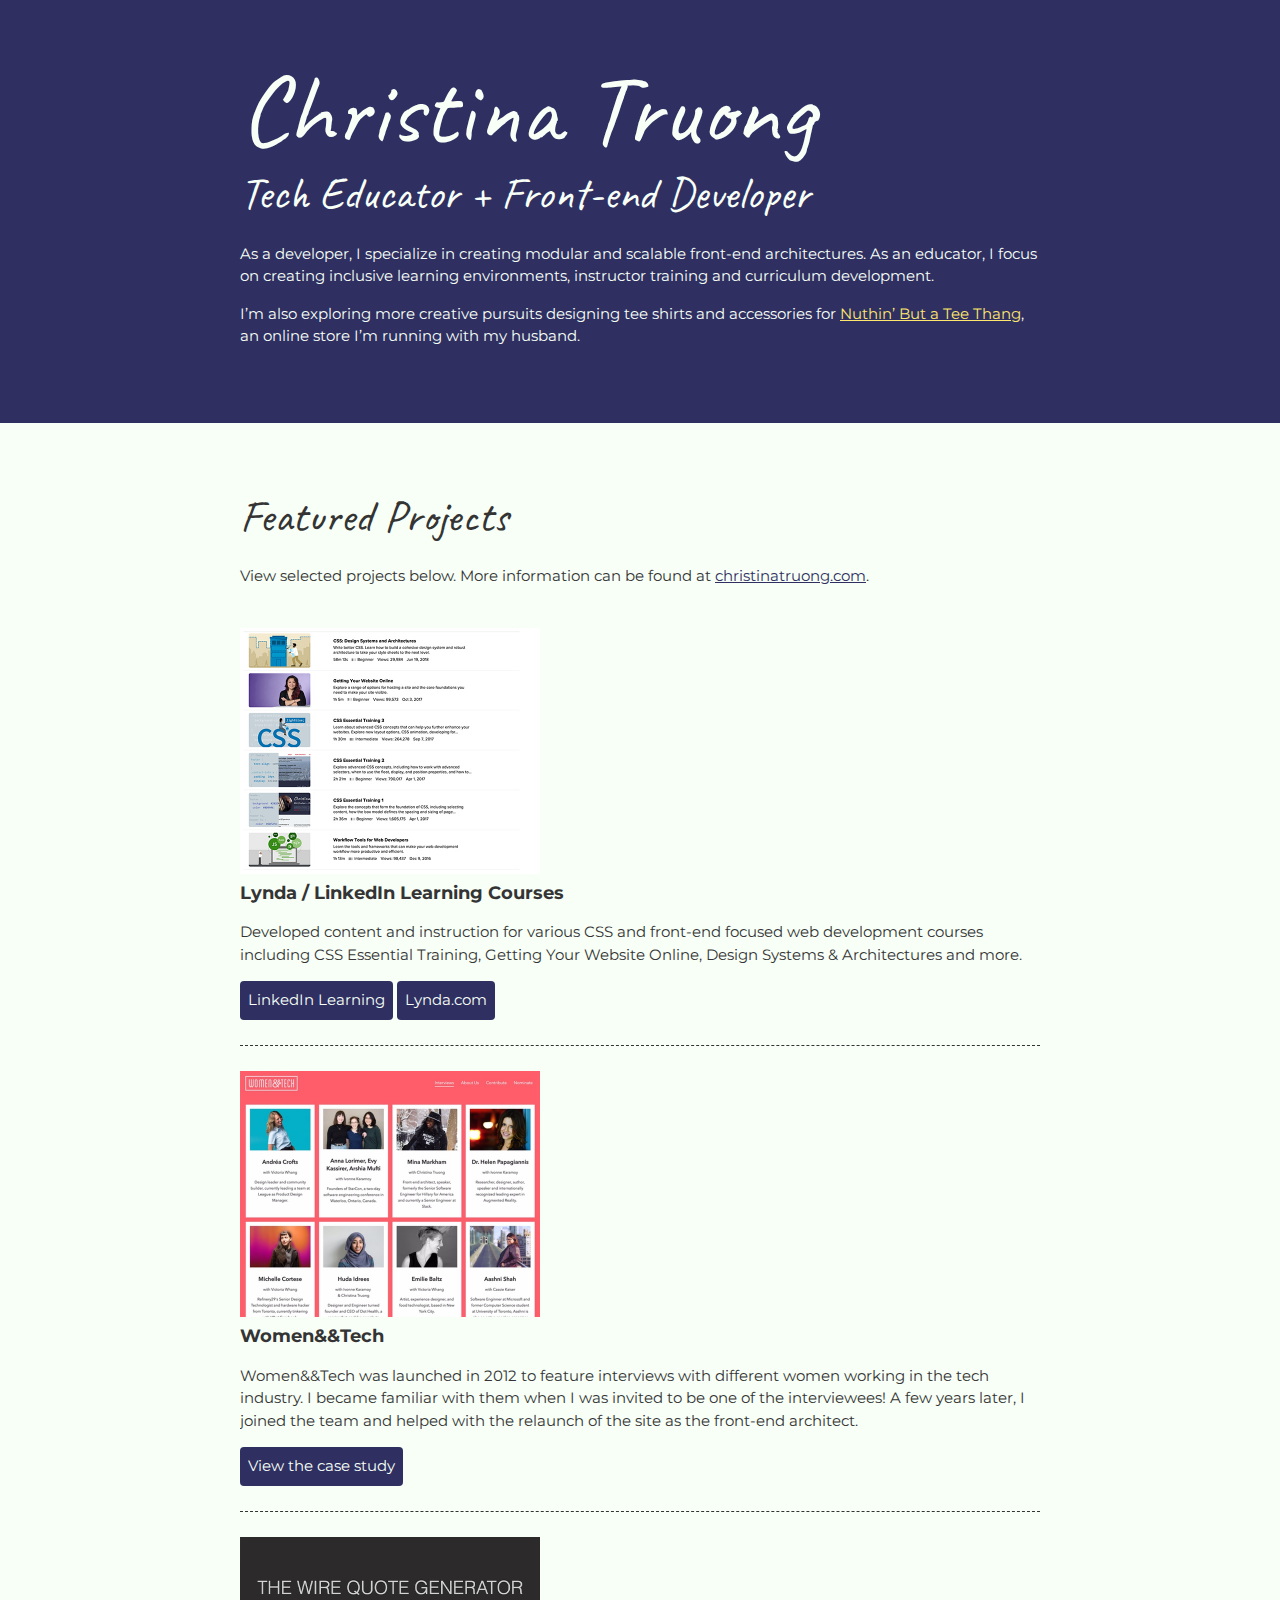
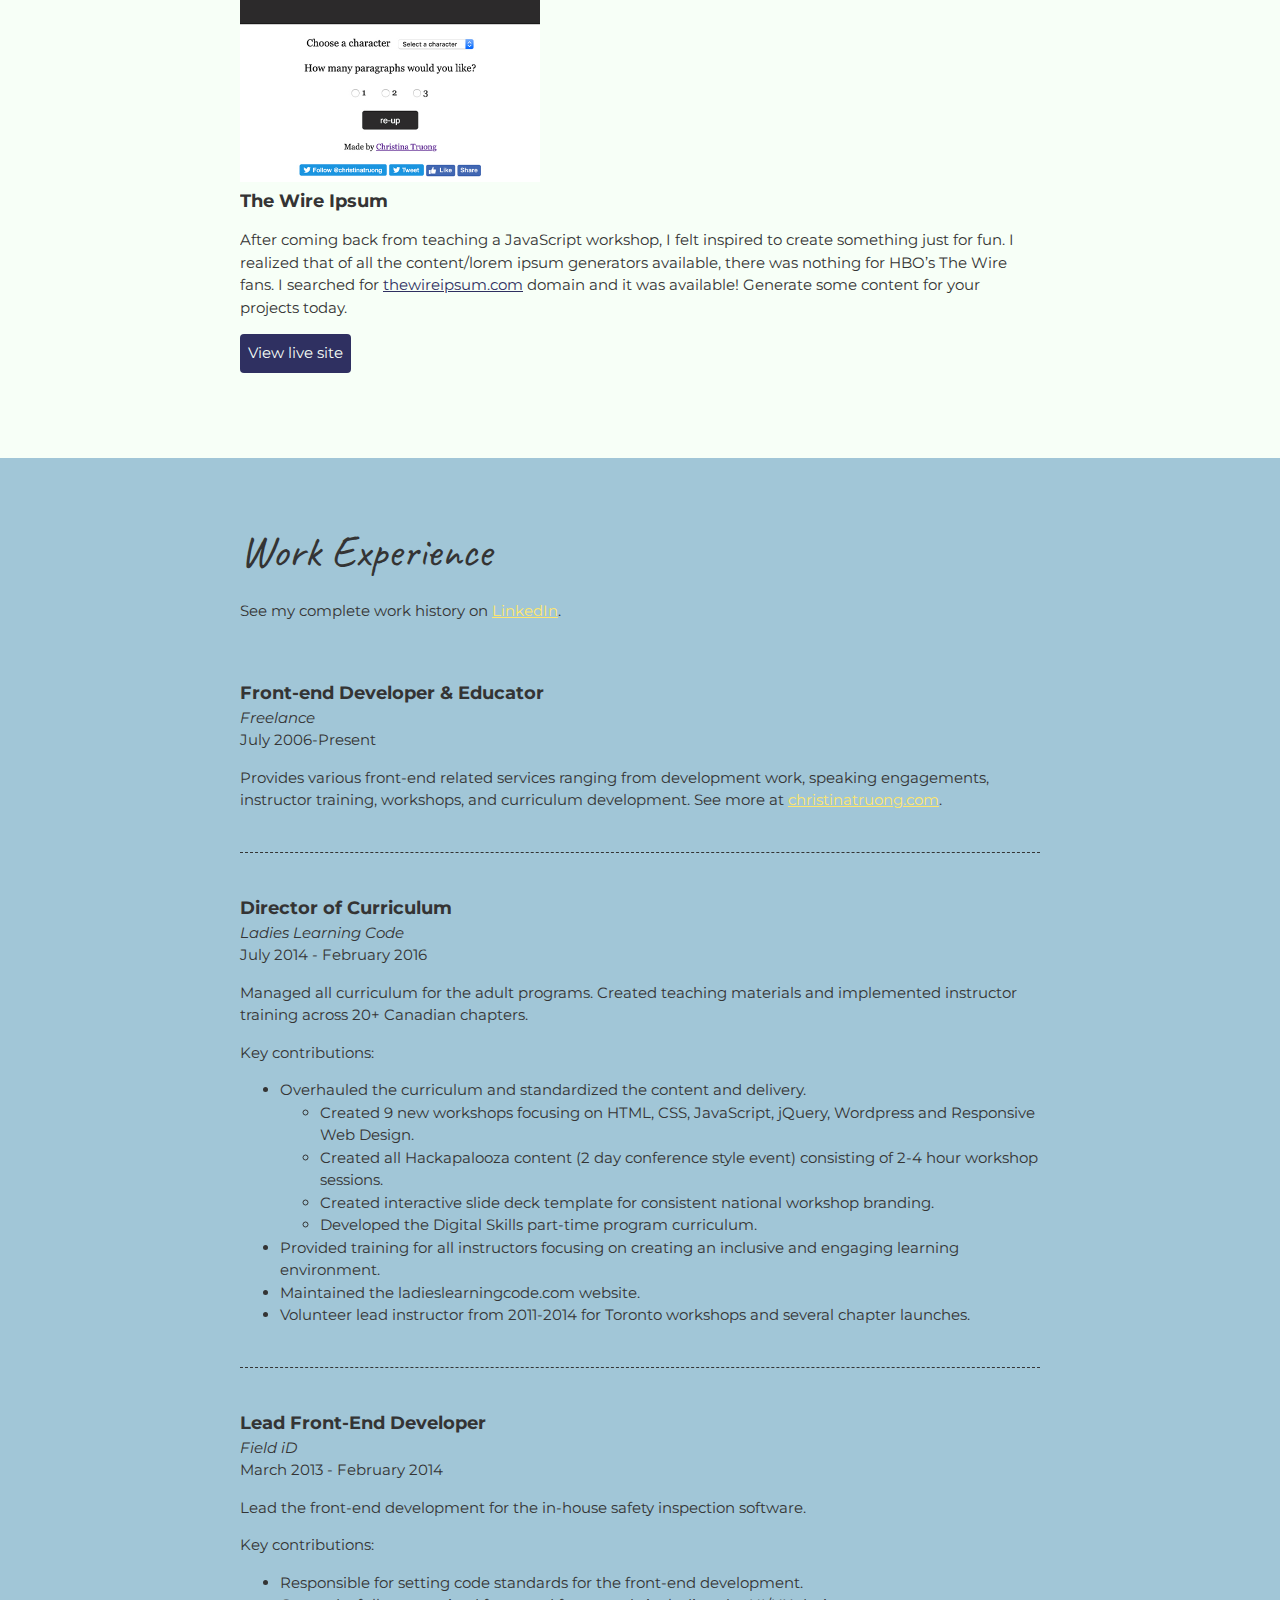
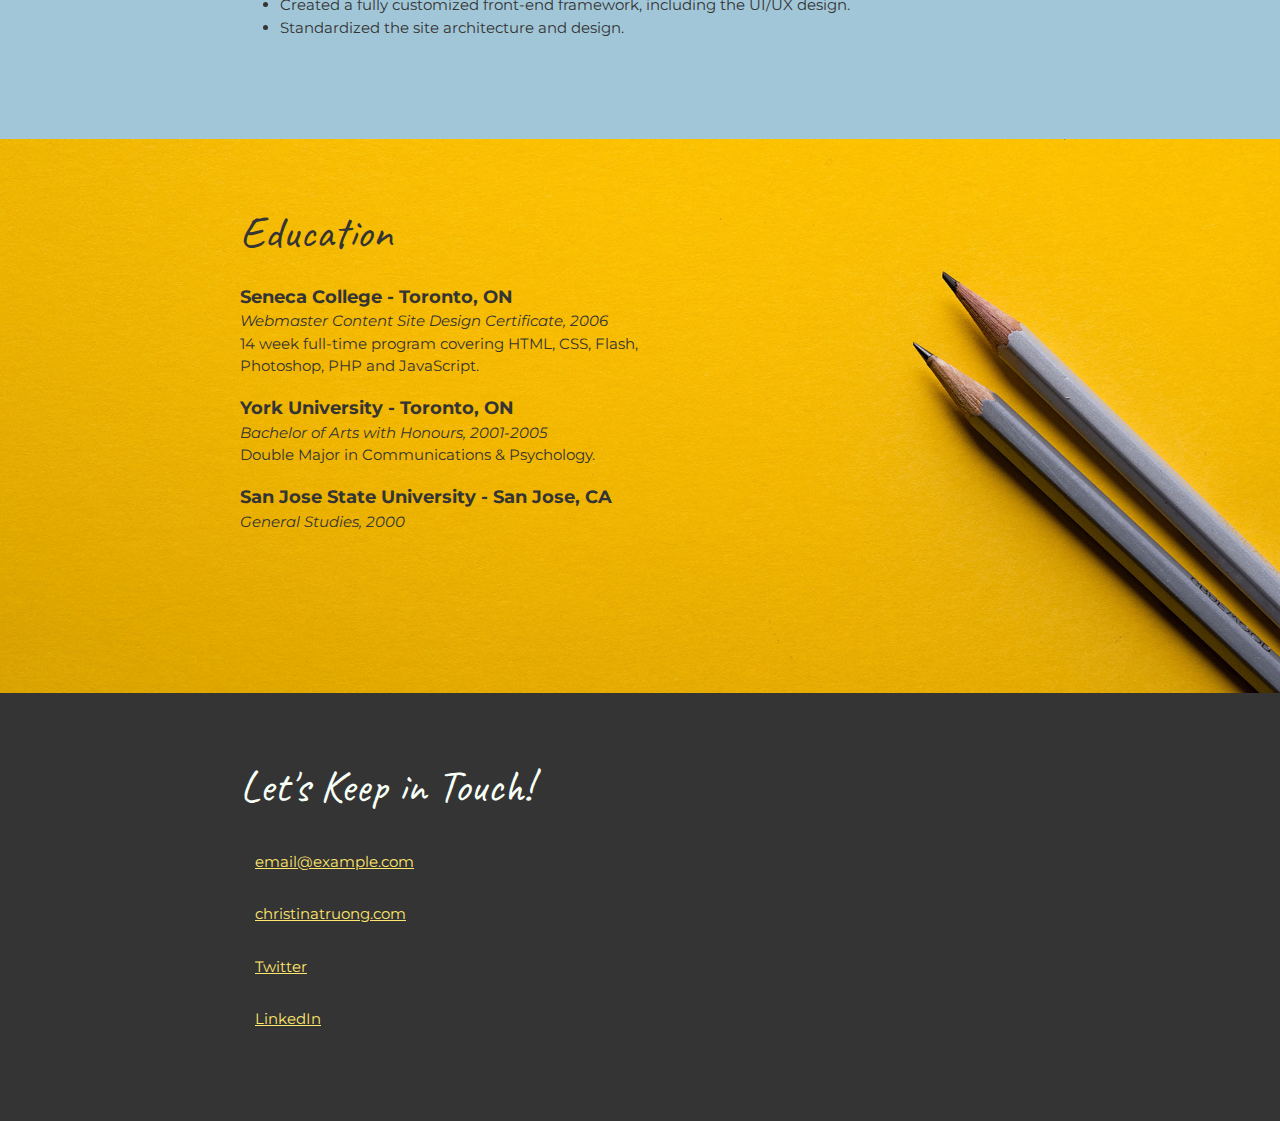
==== challlenge 2/index.html @ ef730af9 "FIrst commit" ====
<!DOCTYPE html>
<html lang="en">
  <head>
    <meta charset="UTF-8">
    <meta name="viewport" content="width=device-width, initial-scale=1.0">
    <title>Christina Truong, Tech Educator + Front-end Developer</title>
    <link href="https://fonts.googleapis.com/css?family=Caveat|Montserrat:400,600&display=swap" rel="stylesheet">
    <link rel="stylesheet" href="css/styles.css">
  </head>
  <body>
    <main>
      <!-- ***************  ABOUT / PROFILE  **************** -->
      <header>
        <div class="content-wrap">
          <h1>Christina Truong</h1>
          <h2>Tech Educator + Front-end Developer</h2>

          <p>As a developer, I specialize in creating modular and scalable front-end architectures. As an educator, I focus on creating inclusive learning environments, instructor training and curriculum development.</p>
          <p>I’m also exploring more creative pursuits designing tee shirts and accessories for <a href="http://teethang.com" target="_blank">Nuthin’ But a Tee Thang</a>, an online store I’m running with my husband.</p>
        </div>
      </header>

      <!-- ************ PROJECTS / PORTFOLIO  ************** -->
      <section class="projects">
        <div class="content-wrap divider">
          <h2>Featured Projects</h2>
          <p>View selected projects below. More information can be found at <a href="http://christinatruong.com">christinatruong.com</a>.</p>

          <!-- Project 1 -->
          <section class="project-item">
            <img src="images/project-courses.jpg" alt="Lynda & LinkedIn Learning course list">
            <h3>Lynda / LinkedIn Learning Courses</h3>
            <p>Developed content and instruction for various CSS and front-end focused web development courses including CSS Essential Training, Getting Your Website Online, Design Systems & Architectures and more.</p>
            <a class="btn" href="https://www.linkedin.com/learning/instructors/christina-truong?u=2125562" target="_blank">LinkedIn Learning</a>
            <a class="btn" href="https://www.lynda.com/Christina-Truong/7842227-1.html">Lynda.com</a>
          </section>

          <!-- Project 2 -->
          <section class="project-item">
            <img src="images/project-women-tech.jpg" alt="Women and Tech website">
            <h3>Women&&Tech</h3>
            <p>Women&&Tech was launched in 2012 to feature interviews with different women working in the tech industry. I became familiar with them when I was invited to be one of the interviewees! A few years later, I joined the team and helped with the relaunch of the site as the front-end architect.</p>
            <a class="btn" href="http://christinatruong.com/projects/women-and-tech-redesign.html" target="_blank">View the case study</a>
          </section>

          <!-- Project 3 -->
          <section class="project-item">
            <img src="images/project-wire-ipsum.jpg" alt="The Wire Ipsum website">
            <h3>The Wire Ipsum</h3>
            <p>After coming back from teaching a JavaScript workshop, I felt inspired to create something just for fun. I realized that of all the content/lorem ipsum generators available, there was nothing for HBO’s The Wire fans. I searched for <a href="http://thewireipsum.com" target="_blank">thewireipsum.com</a> domain and it was available! Generate some content for your projects today.</p>
            <a class="btn" href="http://thewireipsum.com" target="_blank">View live site</a>
          </section>
        </div>
      </section>

      <!-- ****************  WORK EXPERIENCE  ******************** -->
      <section class="work-experience">
        <div class="content-wrap item-details divider">
          <h2>Work Experience</h2>
          <p>See my complete work history on <a href="https://www.linkedin.com/in/christinatruong/">LinkedIn</a>.</p>

          <!-- Job 1 -->
          <section class="job-item">
            <div class="job-details">
              <h3>Front-end Developer & Educator</h3>
              <p>Freelance</p>
              <p>July 2006-Present</p>
            </div>
            <div class="job-summary">
              <p>Provides various front-end related services ranging from development work, speaking engagements, instructor training, workshops, and curriculum development. See more at  <a href="http://christinatruong.com">christinatruong.com</a>.</p>
            </div>
          </section>

          <!-- Job 2 -->
          <section class="job-item">
            <div class="job-details">
              <h3>Director of Curriculum</h3>
              <p>Ladies Learning Code</p>
              <p>July 2014 - February 2016</p>
            </div>
            <div class="job-summary">
              <p>Managed all curriculum for the adult programs. Created teaching materials and implemented instructor training across 20+ Canadian chapters.</p>
              <p>Key contributions:</p>
              <ul>
                <li>Overhauled the curriculum and standardized the content and delivery.
                  <ul>
                    <li>Created 9 new workshops focusing on HTML, CSS, JavaScript, jQuery, Wordpress and Responsive Web Design.</li>
                    <li>Created all Hackapalooza content (2 day conference style event) consisting of 2-4 hour workshop sessions.</li>
                    <li>Created interactive slide deck template for consistent national workshop branding.</li>
                    <li>Developed the Digital Skills part-time program curriculum.</li>
                  </ul>
                </li>
                <li>Provided training for all instructors focusing on creating an inclusive and engaging learning environment.</li>
                <li>Maintained the ladieslearningcode.com website.</li>
                <li>Volunteer lead instructor from 2011-2014 for Toronto workshops and several chapter launches.</li>
              </ul>
            </div>
          </section>

          <!-- Job 3 -->
          <section class="job-item">
            <div class="job-details">
              <h3>Lead Front-End Developer</h3>
              <p>Field iD</p>
              <p>March 2013 - February 2014</p>
            </div>
            <div class="job-summary">
              <p>Lead the front-end development for the in-house safety inspection software.</p>
              <p>Key contributions:</p>
              <ul>
                <li>Responsible for setting code standards for the front-end development.</li>
                <li>Created a fully customized front-end framework, including the UI/UX design.</li>
                <li>Standardized the site architecture and design.</li>
              </ul>
            </div>
          </section>
        </div>
      </section>

      <!-- *************  EDUCATION & CERTIFICATIONS *********** -->
      <section class="education">
        <div class="content-wrap item-details">
          <h2>Education</h2>

          <section>
            <h3>Seneca College - Toronto, ON</h3>
            <p>Webmaster Content Site Design Certificate, 2006</p>
            <p>14 week full-time program covering HTML, CSS, Flash, Photoshop, PHP and JavaScript.</p>
          </section>

          <section>
            <h3>York University - Toronto, ON</h3>
            <p>Bachelor of Arts with Honours, 2001-2005</p>
            <p>Double Major in Communications & Psychology.</p>
          </section>

          <section>
            <h3>San Jose State University - San Jose, CA</h3>
            <p>General Studies, 2000</p>
          </section>
        </div>
      </section>

      <!-- ************  CONTACT INFO / SOCIAL MEDIA  ************ -->
      <footer>
        <div class="content-wrap">
          <h2>Let's Keep in Touch!</h2>

          <!-- Social media and contact links. Add or remove any networks. -->
          <ul class="contact-list">
            <li><a href="mailto:email@example.com">email@example.com</a></li>
            <li><a href="http://christinatruong.com" target="_blank">christinatruong.com</a></li>
            <li><a href="http://twitter.com/christinatruong" target="_blank">Twitter</a></li>
            <li><a href="#" target="_blank">LinkedIn</a></li>
          </ul>
        </div>
      </footer>
    </main>
  </body>
</html>
---- challlenge 2/css/styles.css ----
/*
COLOR PALETTE
https://coolors.co/f7fff7-343434-2f3061-ffe66d-a1c6d7
#F7FFF7 - almost white
#343434 - dark gray - almost black
#2F3061 - blue dark
#FFE66D - yellow
#A1C6D7 - blue light
*/


/* Global styles
------------------------------------*/
html {
  box-sizing: border-box;
}
*, *:before, *:after {
  box-sizing: inherit;
}

body {
  color: #343434;
  margin: 0;
  padding: 0;
  font-family: 'Montserrat', sans-serif;
  font-size: 15px;
  line-height: 1.5;
}
img {
  width: 300px;
}
a {
  color: #FFE66D;
}
a:hover {
  text-decoration: none;
}
h1 {
  font-size: 100px;
  line-height: 1;
}
h2 {
  font-size: 45px;
}
h1, h2 {
  font-family: 'Caveat', cursive;
  font-weight: 400;
  margin: 0;
}
.content-wrap {
  max-width: 800px;
  width: 85%;
  margin: 0 auto;
  padding: 60px 0;
}
h3 {
  margin-bottom: 0;
}
.item-details h3 + p {
  font-style: italic;
}
.item-details h3 ~ p {
  margin: 0;
}
.divider > section {
  border-bottom: 1px dashed #343434;
  padding: 25px 0;
}
.divider > section:last-of-type {
  border-bottom: none;
}


/* Profile
------------------------------------*/
header {
  background: #2F3061;
  color: #F7FFF7;
}


/* Projects
------------------------------------*/
.projects {
  background: #F7FFF7;
}
.projects a {
  color: #2F3061;
}
.projects .btn {
  color: #F7FFF7;
  background: #2F3061;
  text-decoration: none;
  padding: 8px;
  border-radius: 4px;
  display: inline-block;
}
.projects .btn:hover {
  background: rgba(47, 48, 97, 80%);
}
.project-item {
  overflow: hidden;
}
.project-item h3 {
  margin-top: 0;
}


/* Work Experience
------------------------------------*/
.work-experience {
  background: #A1C6D7;
}



/* Education
------------------------------------*/
.education {
  background-image: url(../images/joanna-kosinska-unsplash.jpg);
  background-size: cover;
  background-position: top right;
  padding-bottom: 100px;
}
.education p {
  width: 60%;
}


/* Contact Info
------------------------------------*/
footer {
  background: #343434;
  color: #F7FFF7;
}
.contact-list {
  list-style-type: none;
  padding: 0;
}
.contact-list a {
  padding: 15px;
  display: inline-block;
}
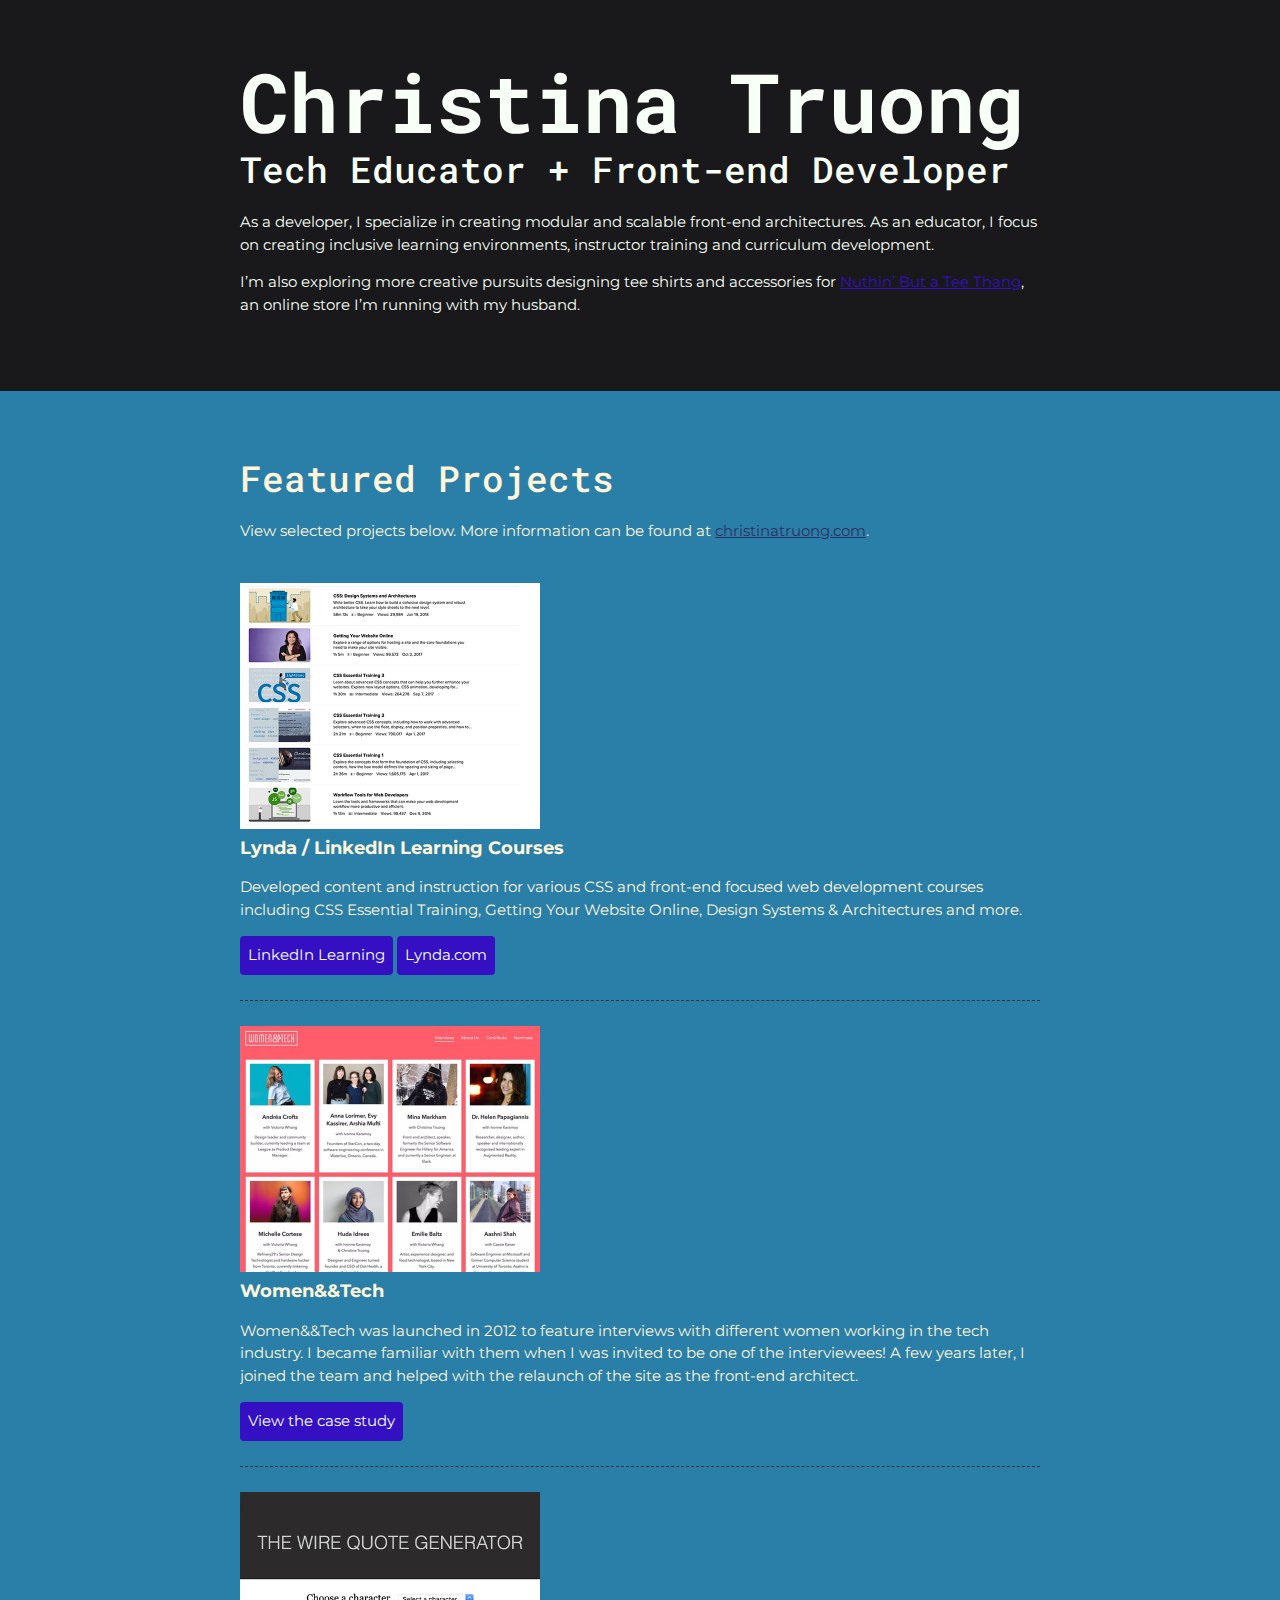
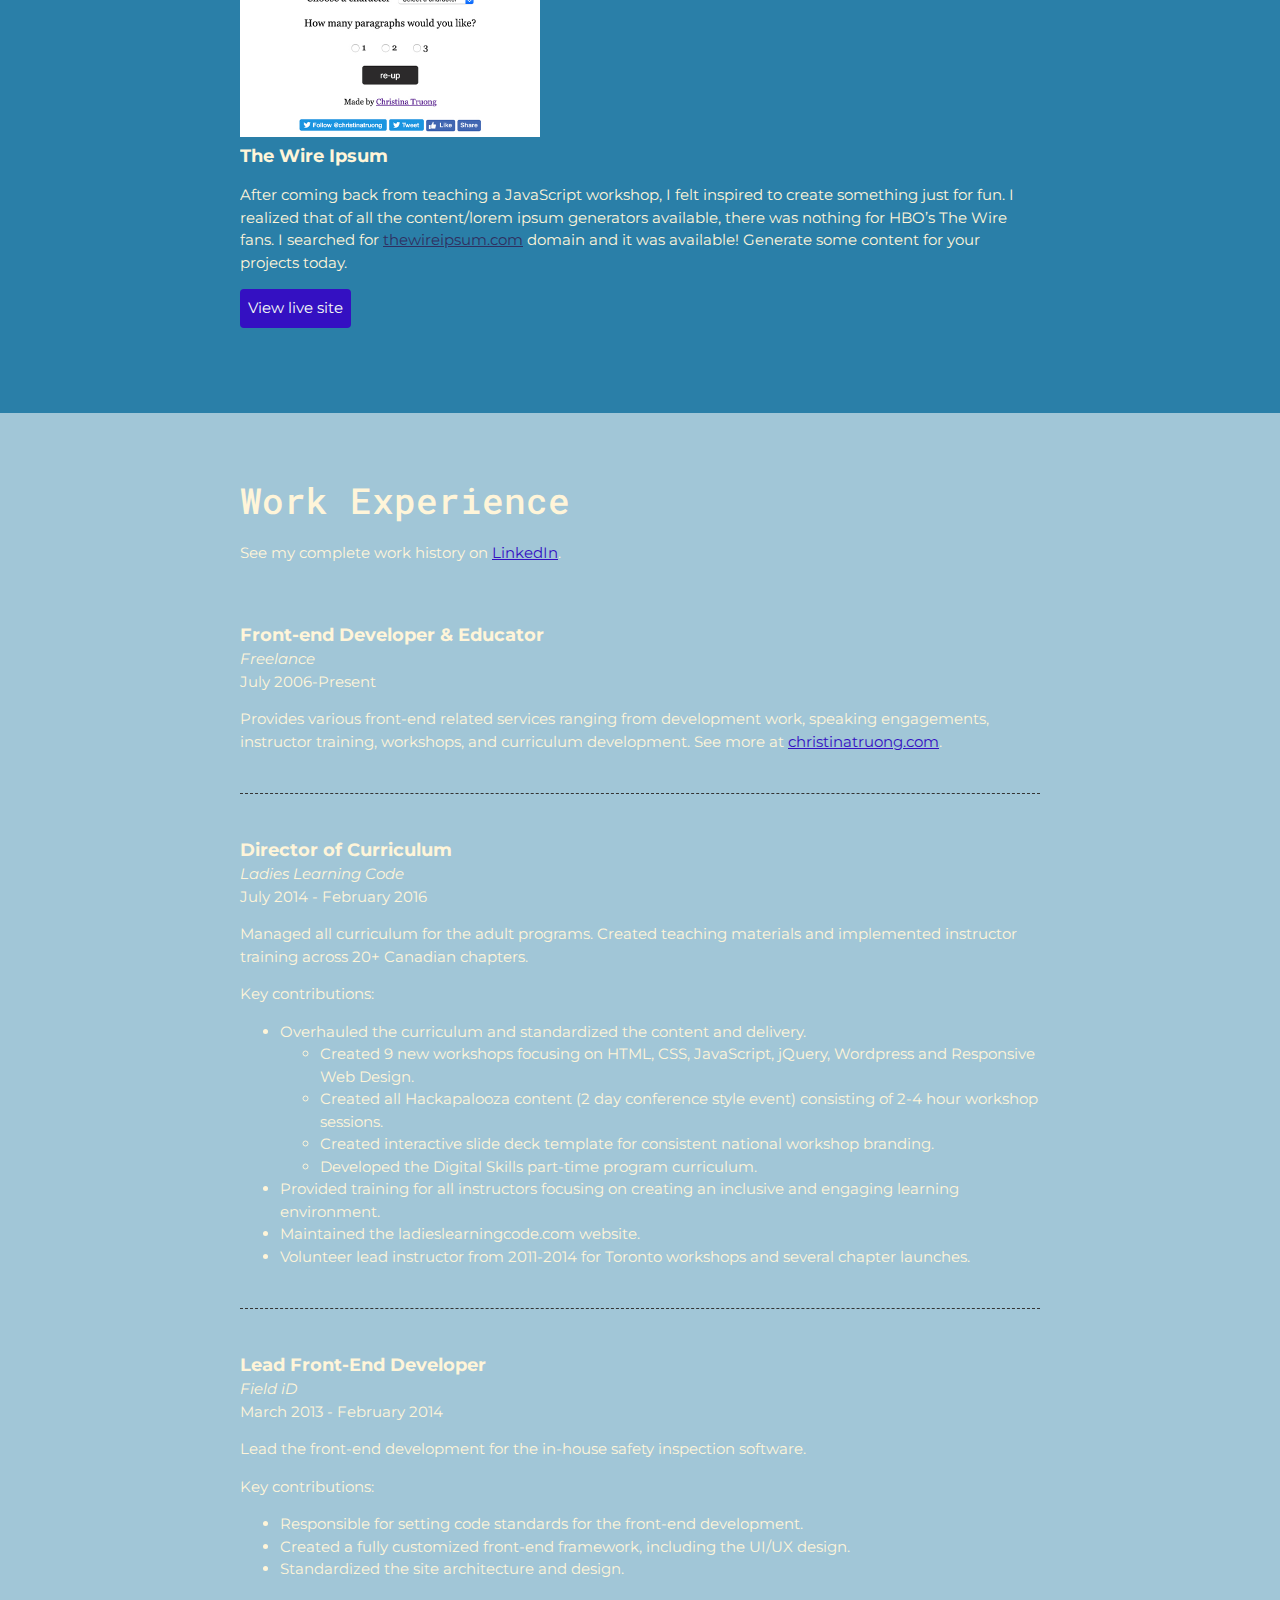
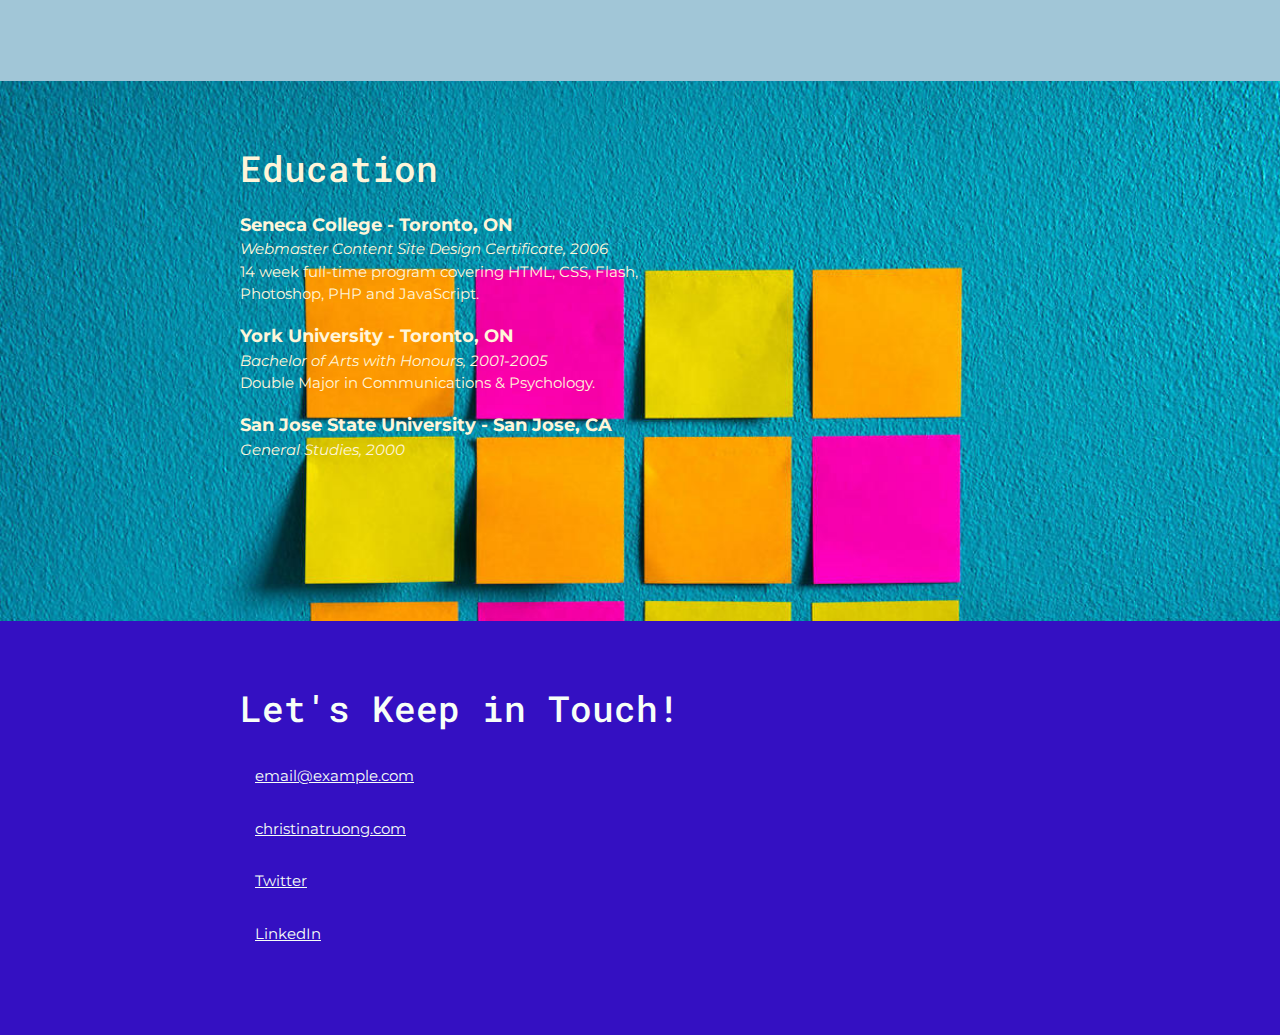
==== commit e04d360f: "step 1" ====
--- a/challlenge 2/index.html
+++ b/challlenge 2/index.html
@@ -5,6 +5,7 @@
     <meta name="viewport" content="width=device-width, initial-scale=1.0">
     <title>Christina Truong, Tech Educator + Front-end Developer</title>
     <link href="https://fonts.googleapis.com/css?family=Caveat|Montserrat:400,600&display=swap" rel="stylesheet">
+    <link href="https://fonts.googleapis.com/css?family=Abril+Fatface|Roboto+Mono:500,700&display=swap" rel="stylesheet">
     <link rel="stylesheet" href="css/styles.css">
   </head>
   <body>
--- a/challlenge 2/css/styles.css
+++ b/challlenge 2/css/styles.css
@@ -19,7 +19,7 @@
 }
 
 body {
-  color: #343434;
+  color: #fff5d9;
   margin: 0;
   padding: 0;
   font-family: 'Montserrat', sans-serif;
@@ -30,21 +30,22 @@
   width: 300px;
 }
 a {
-  color: #FFE66D;
+  color: #3410c2;
 }
 a:hover {
   text-decoration: none;
 }
 h1 {
-  font-size: 100px;
+  font-size: 82px;
+  font-weight: 700;
   line-height: 1;
 }
 h2 {
-  font-size: 45px;
+  font-size: 36px;
+  font-weight: 500;
 }
 h1, h2 {
-  font-family: 'Caveat', cursive;
-  font-weight: 400;
+  font-family: 'Roboto Mono', monospace;
   margin: 0;
 }
 .content-wrap {
@@ -74,7 +75,7 @@
 /* Profile
 ------------------------------------*/
 header {
-  background: #2F3061;
+  background: #19181A;
   color: #F7FFF7;
 }
 
@@ -82,14 +83,14 @@
 /* Projects
 ------------------------------------*/
 .projects {
-  background: #F7FFF7;
+  background: #2a7fa8;
 }
 .projects a {
   color: #2F3061;
 }
 .projects .btn {
   color: #F7FFF7;
-  background: #2F3061;
+  background: #3410c2;
   text-decoration: none;
   padding: 8px;
   border-radius: 4px;
@@ -117,7 +118,7 @@
 /* Education
 ------------------------------------*/
 .education {
-  background-image: url(../images/joanna-kosinska-unsplash.jpg);
+  background-image: url(../images/warm.jpg);
   background-size: cover;
   background-position: top right;
   padding-bottom: 100px;
@@ -130,8 +131,8 @@
 /* Contact Info
 ------------------------------------*/
 footer {
-  background: #343434;
-  color: #F7FFF7;
+  background: #3410c2;
+  color: #F7FFF7 !important;
 }
 .contact-list {
   list-style-type: none;
@@ -139,5 +140,6 @@
 }
 .contact-list a {
   padding: 15px;
+  color: #F7FFF7 !important;
   display: inline-block;
 }
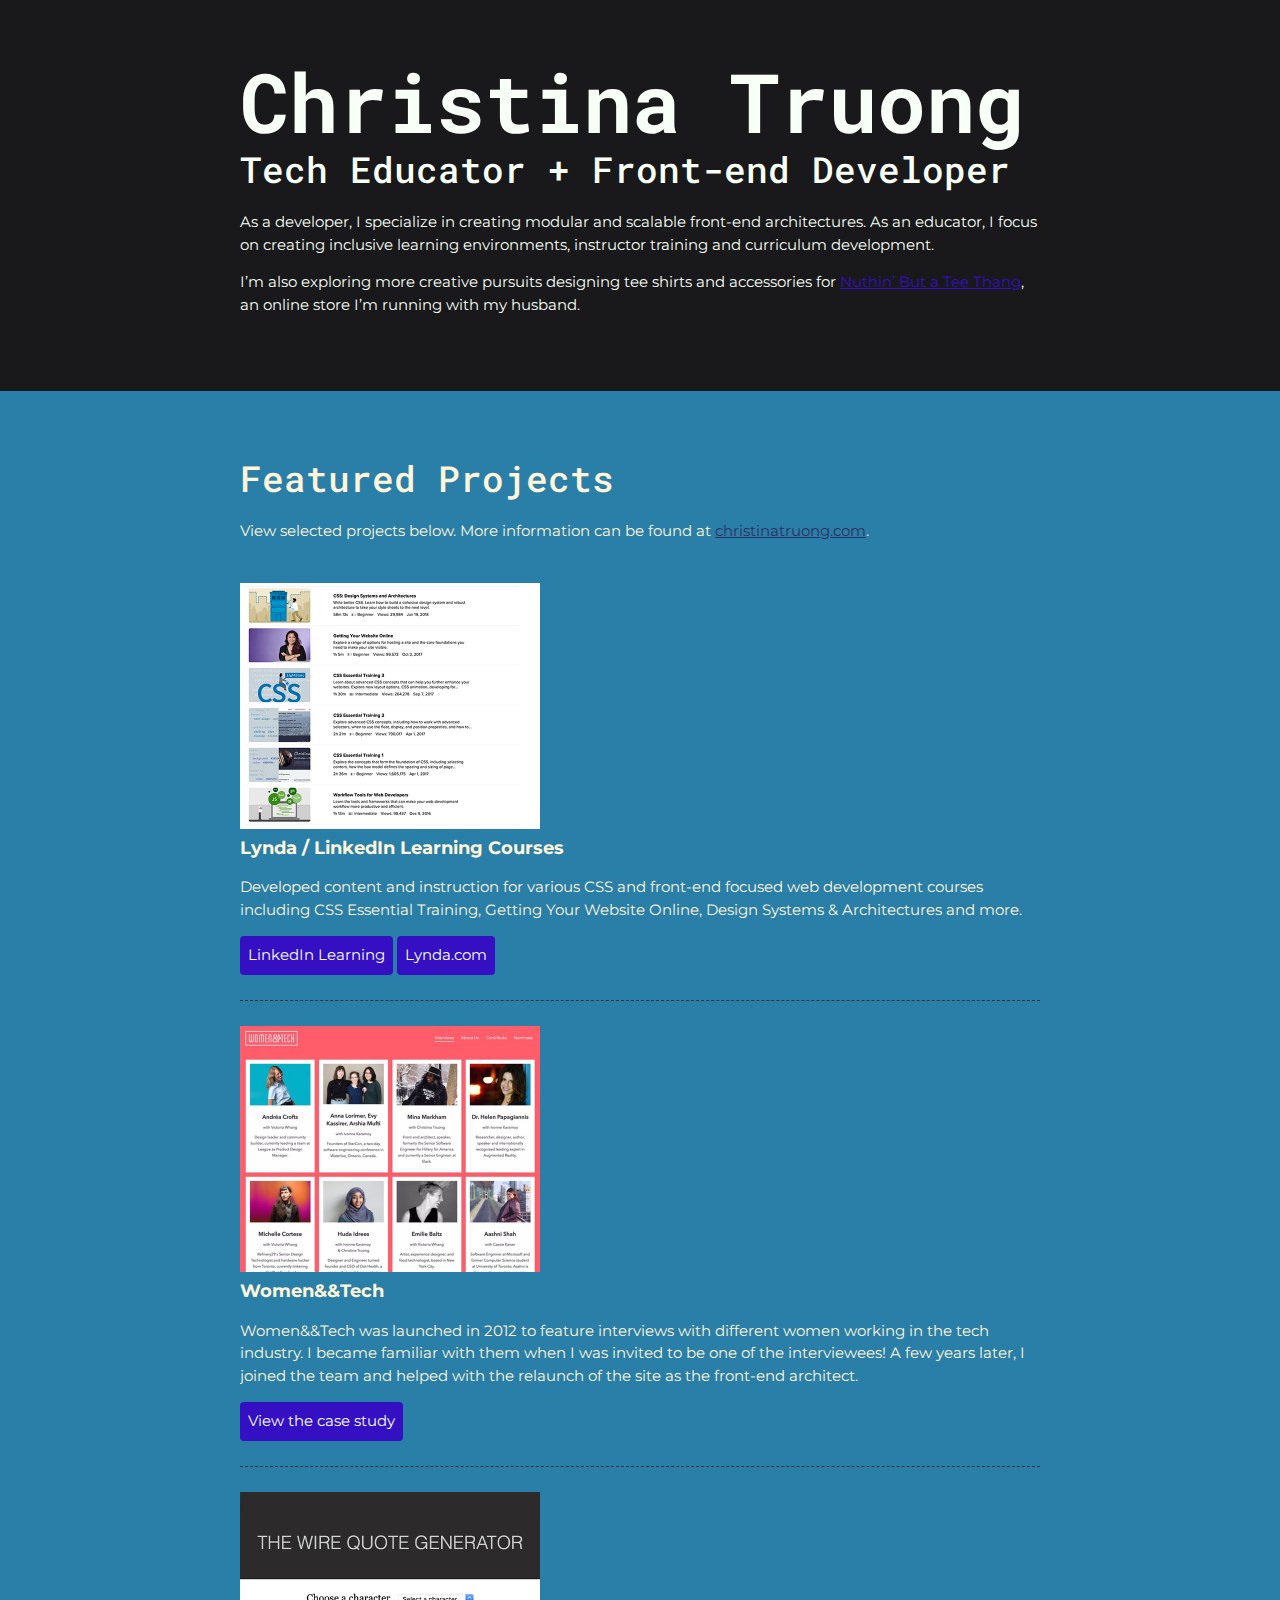
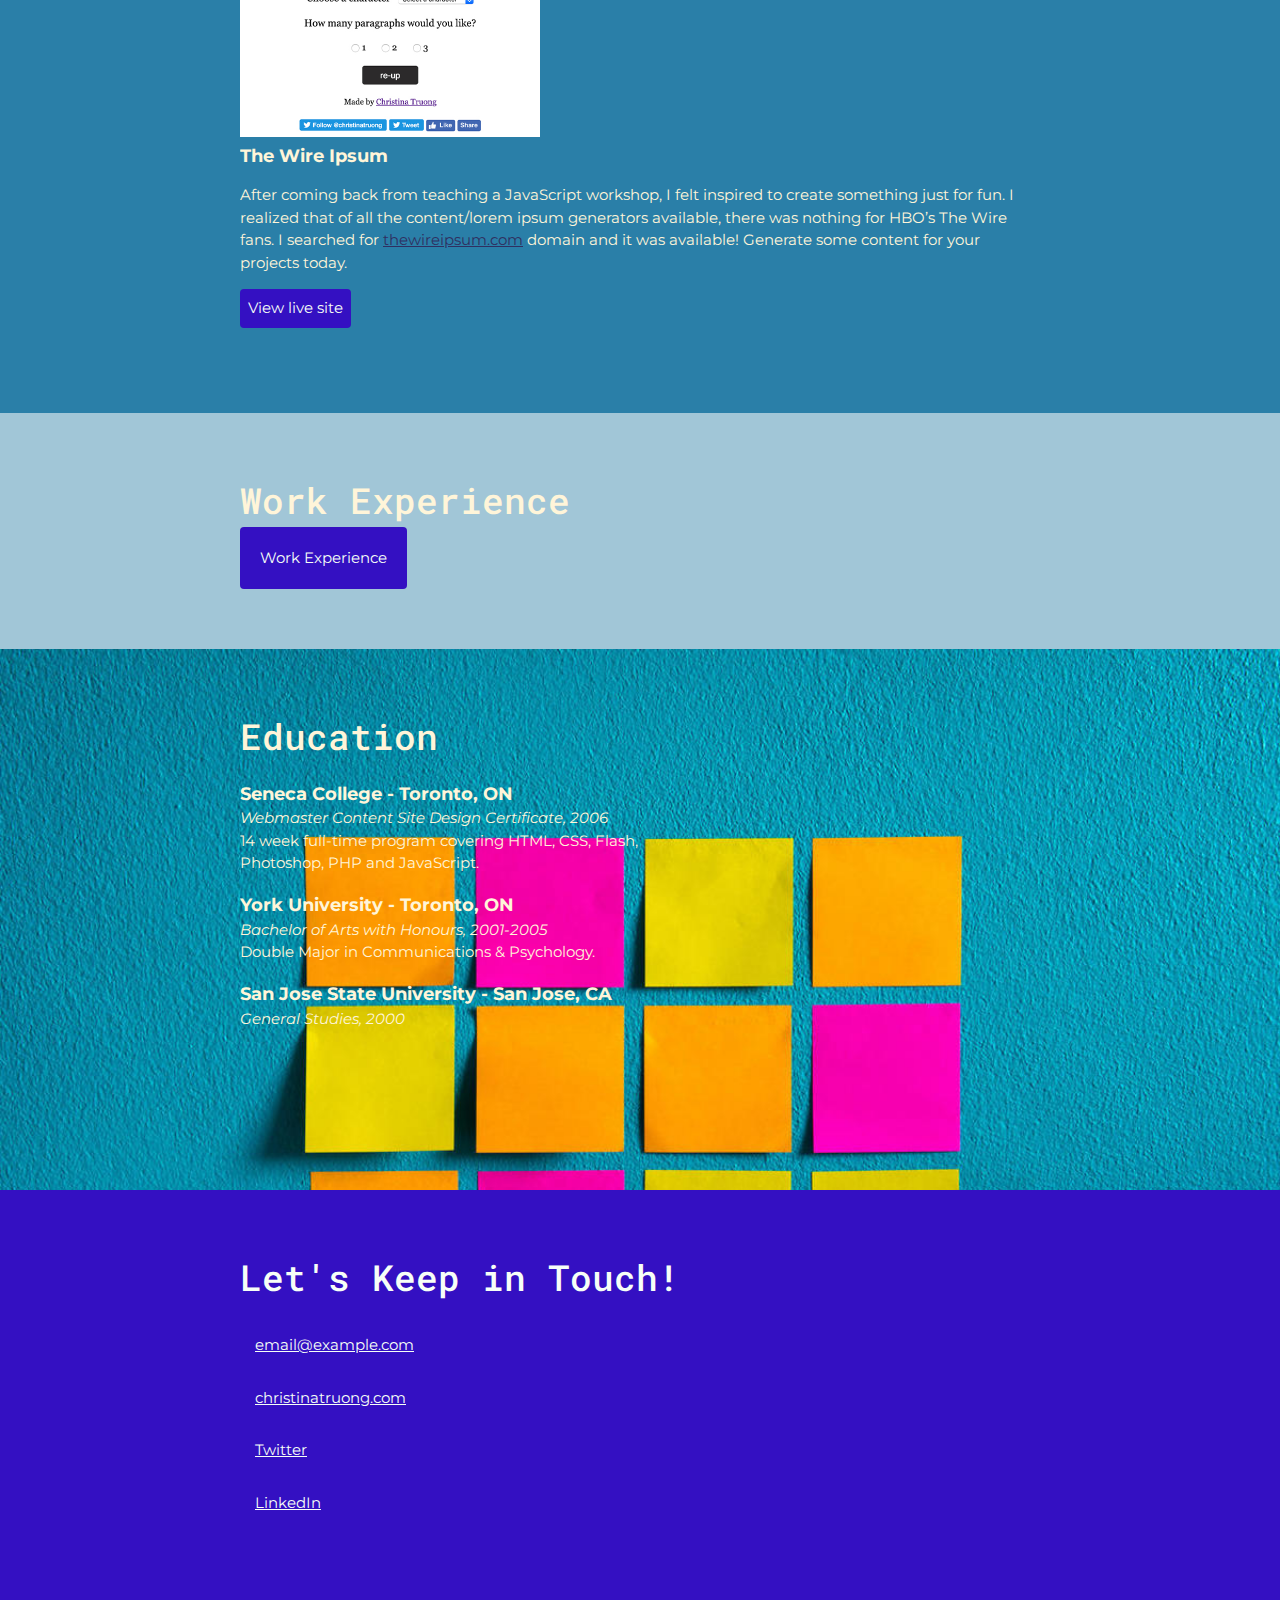
==== commit 017d0709: "part 2" ====
--- a/challlenge 2/index.html
+++ b/challlenge 2/index.html
@@ -58,63 +58,7 @@
       <section class="work-experience">
         <div class="content-wrap item-details divider">
           <h2>Work Experience</h2>
-          <p>See my complete work history on <a href="https://www.linkedin.com/in/christinatruong/">LinkedIn</a>.</p>
-
-          <!-- Job 1 -->
-          <section class="job-item">
-            <div class="job-details">
-              <h3>Front-end Developer & Educator</h3>
-              <p>Freelance</p>
-              <p>July 2006-Present</p>
-            </div>
-            <div class="job-summary">
-              <p>Provides various front-end related services ranging from development work, speaking engagements, instructor training, workshops, and curriculum development. See more at  <a href="http://christinatruong.com">christinatruong.com</a>.</p>
-            </div>
-          </section>
-
-          <!-- Job 2 -->
-          <section class="job-item">
-            <div class="job-details">
-              <h3>Director of Curriculum</h3>
-              <p>Ladies Learning Code</p>
-              <p>July 2014 - February 2016</p>
-            </div>
-            <div class="job-summary">
-              <p>Managed all curriculum for the adult programs. Created teaching materials and implemented instructor training across 20+ Canadian chapters.</p>
-              <p>Key contributions:</p>
-              <ul>
-                <li>Overhauled the curriculum and standardized the content and delivery.
-                  <ul>
-                    <li>Created 9 new workshops focusing on HTML, CSS, JavaScript, jQuery, Wordpress and Responsive Web Design.</li>
-                    <li>Created all Hackapalooza content (2 day conference style event) consisting of 2-4 hour workshop sessions.</li>
-                    <li>Created interactive slide deck template for consistent national workshop branding.</li>
-                    <li>Developed the Digital Skills part-time program curriculum.</li>
-                  </ul>
-                </li>
-                <li>Provided training for all instructors focusing on creating an inclusive and engaging learning environment.</li>
-                <li>Maintained the ladieslearningcode.com website.</li>
-                <li>Volunteer lead instructor from 2011-2014 for Toronto workshops and several chapter launches.</li>
-              </ul>
-            </div>
-          </section>
-
-          <!-- Job 3 -->
-          <section class="job-item">
-            <div class="job-details">
-              <h3>Lead Front-End Developer</h3>
-              <p>Field iD</p>
-              <p>March 2013 - February 2014</p>
-            </div>
-            <div class="job-summary">
-              <p>Lead the front-end development for the in-house safety inspection software.</p>
-              <p>Key contributions:</p>
-              <ul>
-                <li>Responsible for setting code standards for the front-end development.</li>
-                <li>Created a fully customized front-end framework, including the UI/UX design.</li>
-                <li>Standardized the site architecture and design.</li>
-              </ul>
-            </div>
-          </section>
+          <a class="btn-special" href="workexp.html">Work Experience</a>    
         </div>
       </section>
 
--- a/challlenge 2/css/styles.css
+++ b/challlenge 2/css/styles.css
@@ -88,13 +88,16 @@
 .projects a {
   color: #2F3061;
 }
-.projects .btn {
+.projects .btn,.btn-special{
   color: #F7FFF7;
   background: #3410c2;
   text-decoration: none;
   padding: 8px;
   border-radius: 4px;
   display: inline-block;
+}
+.btn-special{
+  padding: 20px;
 }
 .projects .btn:hover {
   background: rgba(47, 48, 97, 80%);
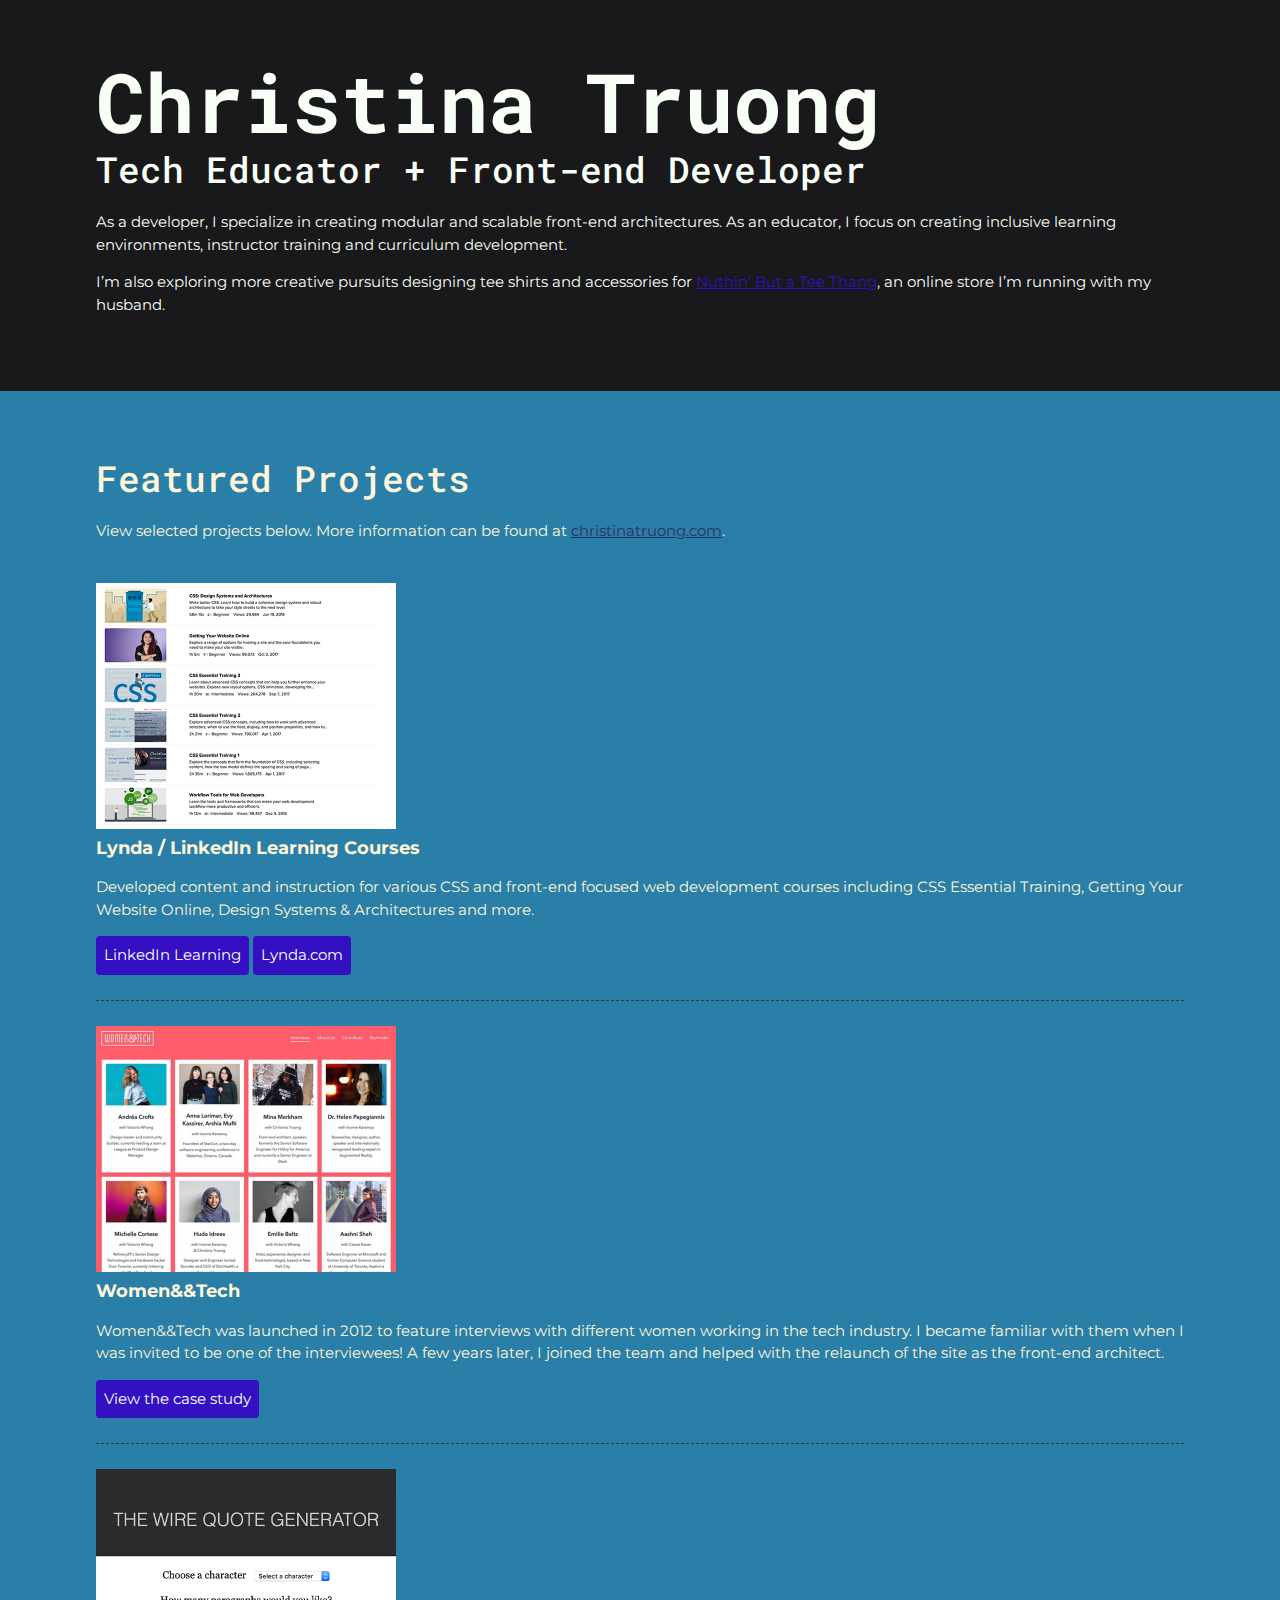
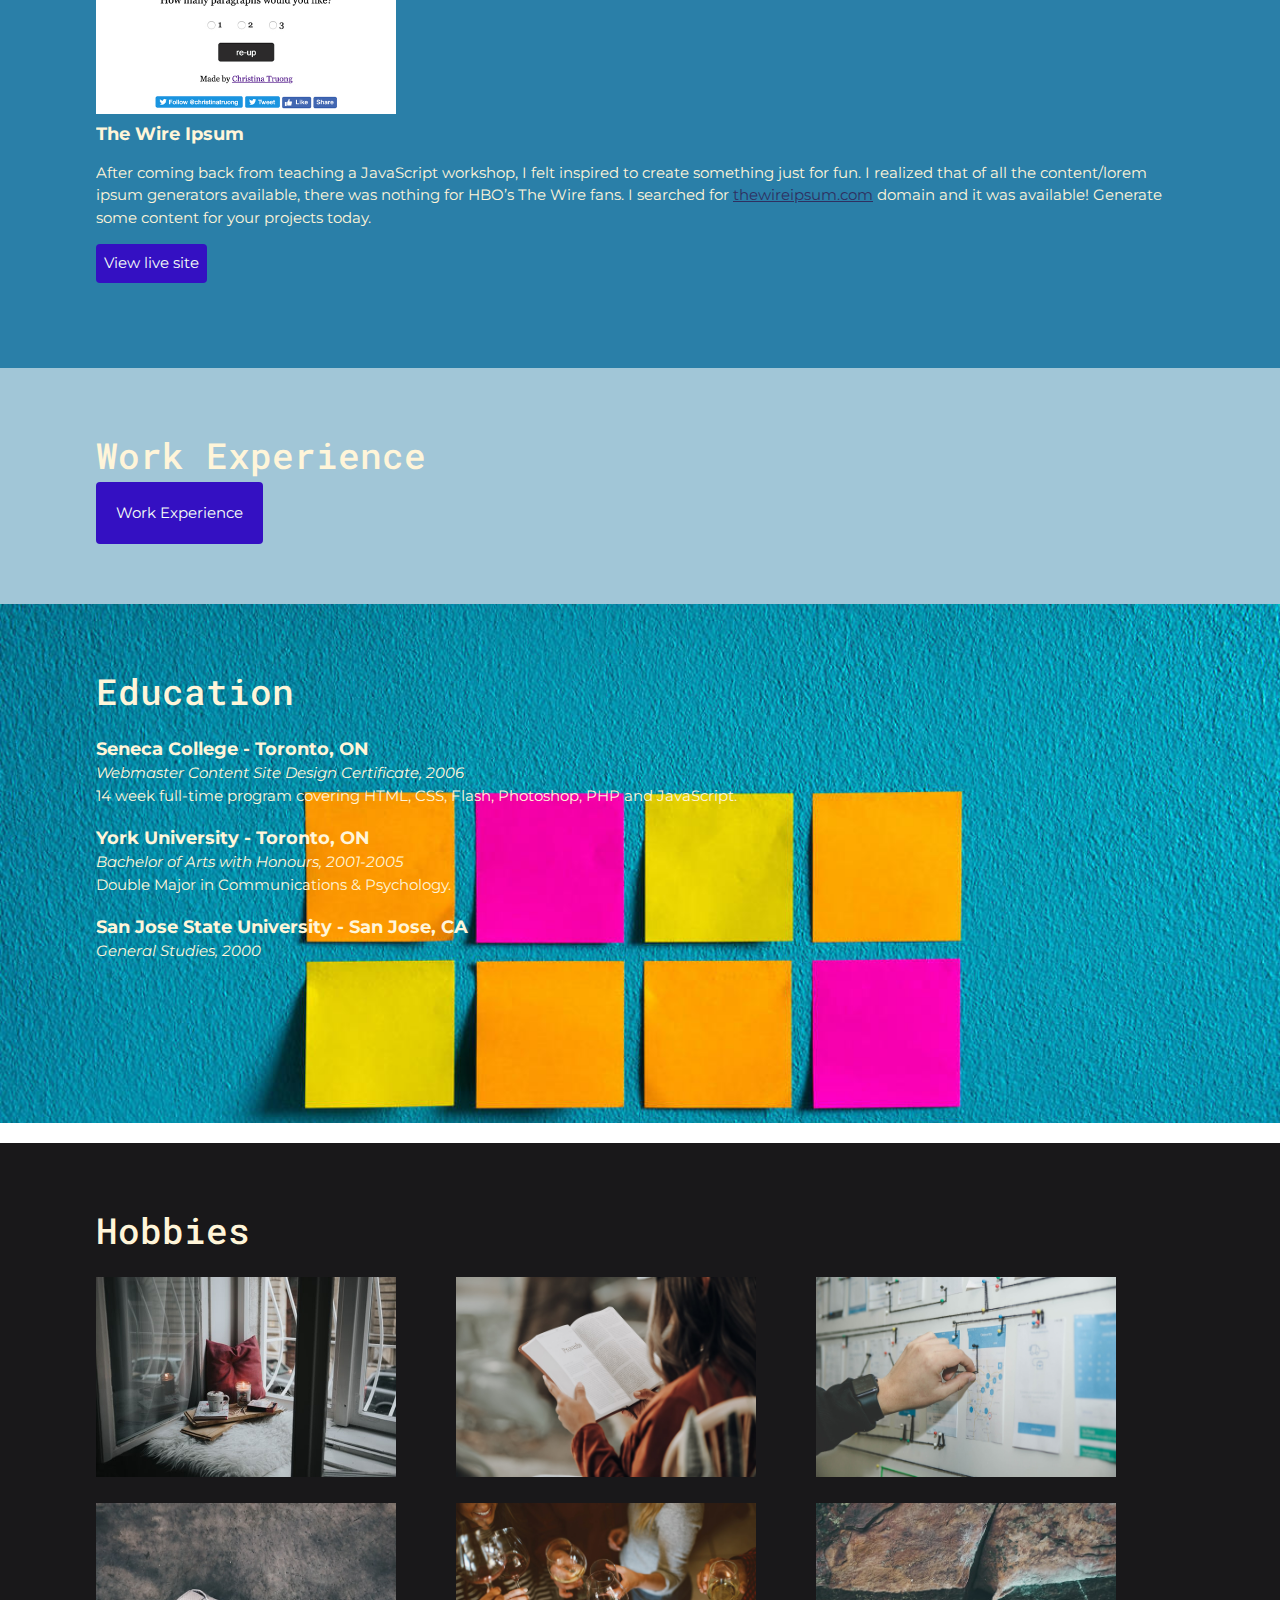
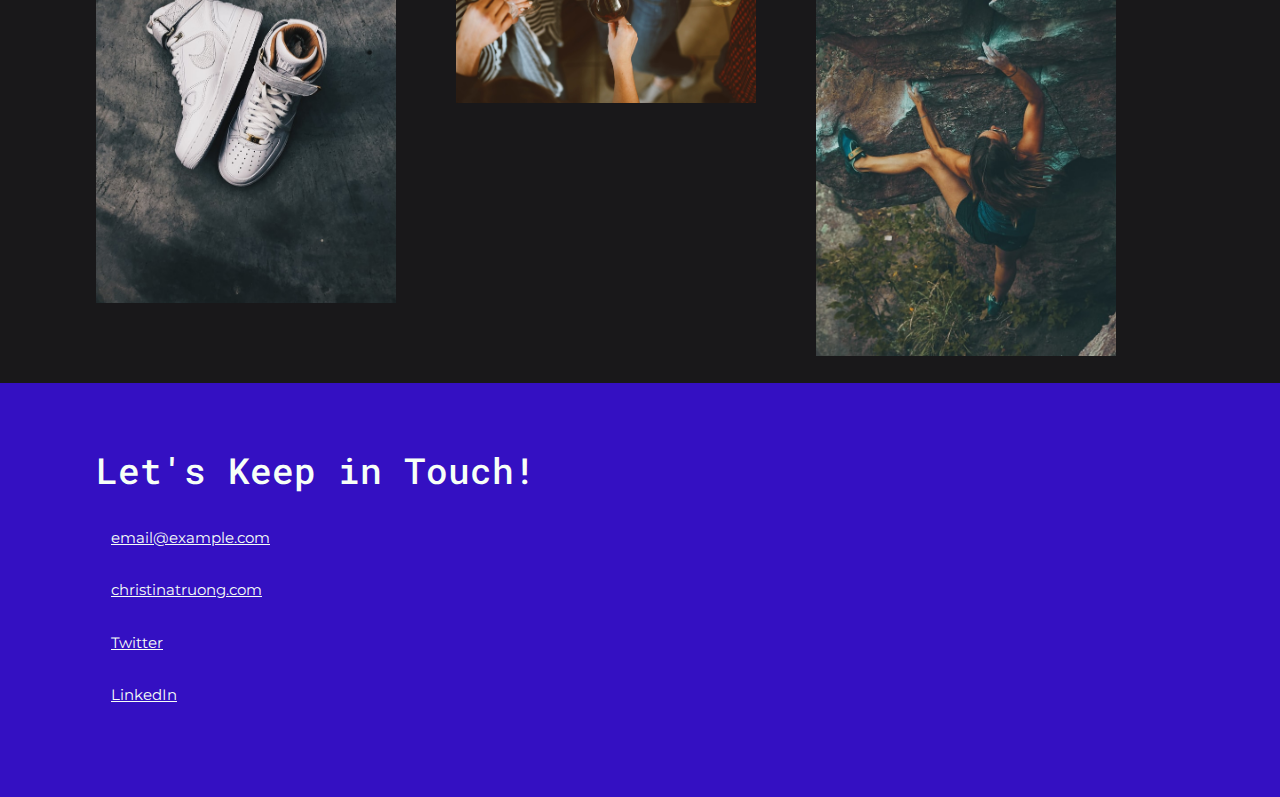
==== commit 9bab91da: "final gallery" ====
--- a/challlenge 2/index.html
+++ b/challlenge 2/index.html
@@ -86,6 +86,42 @@
         </div>
       </section>
 
+<!-- *************  MY HOBBIES *********** -->
+      <section class="hobby clearfix">
+        <div class="content-wrap item-details gallery">
+          <h2 style="margin-bottom: 20px;">Hobbies</h2>
+          <div class="gallery-item ">
+            <a href="images/pic1.jpeg">
+              <img src="images/pic1.jpeg" height="auto" width="320">
+            </a>
+          </div>
+          <div class="gallery-item">
+            <a href="images/pic2.jpeg">
+              <img src="images/pic2.jpeg" height="auto" width="320">
+            </a>
+          </div>
+          <div class="gallery-item ">
+            <a href="images/pic3.jpeg">
+              <img src="images/pic3.jpeg" height="auto" width="320">
+            </a>
+          </div>
+          <div class="gallery-item ">
+            <a href="images/pic4.jpeg">
+              <img src="images/pic4.jpeg" height="auto" width="320">
+            </a>
+          </div>
+          <div class="gallery-item ">
+            <a href="images/pic5.jpeg">
+              <img src="images/pic5.jpeg" height="auto" width="320">
+            </a>
+          </div>
+          <div class="gallery-item ">
+            <a href="images/pic6.jpeg">
+              <img src="images/pic6.jpeg" height="auto" width="320">
+            </a>
+          </div>
+        </div>
+      </section>
       <!-- ************  CONTACT INFO / SOCIAL MEDIA  ************ -->
       <footer>
         <div class="content-wrap">
--- a/challlenge 2/css/styles.css
+++ b/challlenge 2/css/styles.css
@@ -49,7 +49,7 @@
   margin: 0;
 }
 .content-wrap {
-  max-width: 800px;
+  max-width: 1200px;
   width: 85%;
   margin: 0 auto;
   padding: 60px 0;
@@ -130,7 +130,27 @@
   width: 60%;
 }
 
-
+/* Hobby
+------------------------------------*/
+.hobby{
+  background: #19181A;
+  margin: 0;
+}
+.gallery{
+  max-width: 1200px;
+  margin-top: 20px;
+  margin-bottom: 20px;
+}
+.gallery-item{
+  float: left;
+  margin-right: 60px;
+  margin-bottom: 20px;
+}
+.clearfix::after {
+  content: "";
+  clear: both;
+  display: table;
+}
 /* Contact Info
 ------------------------------------*/
 footer {
